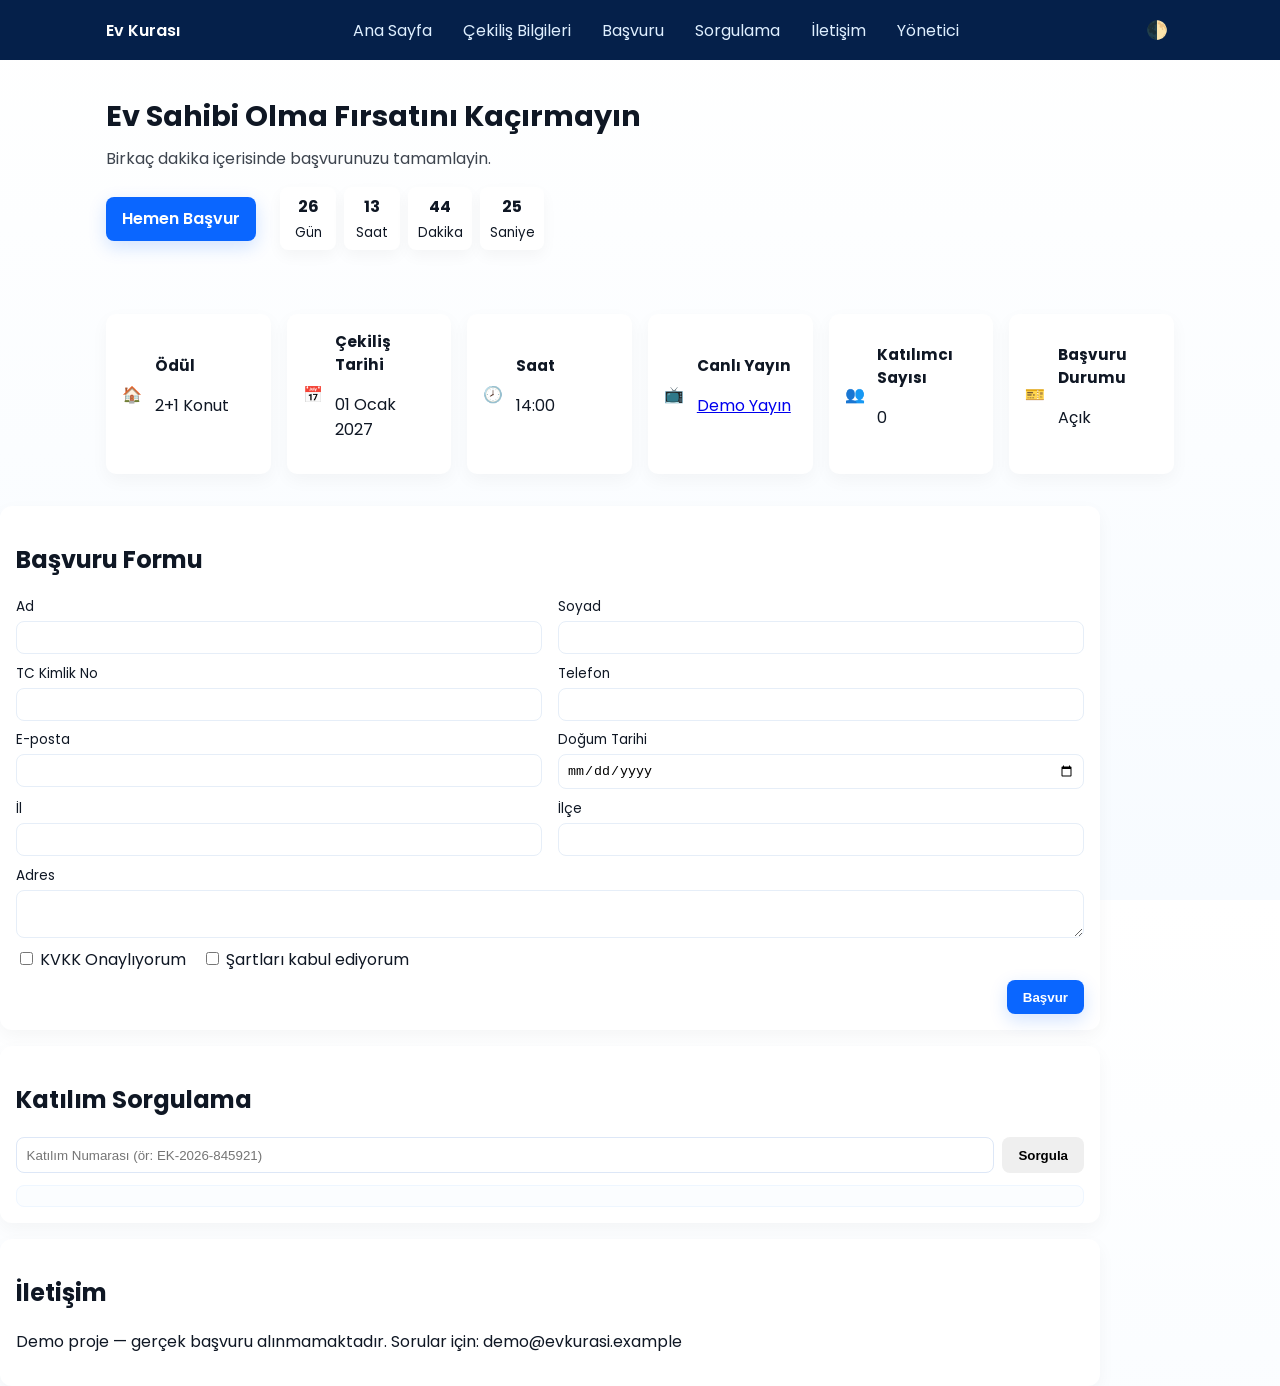
==== index.html @ 352a7db8 "Add project files: index, styles, script, admin, assets" ====
<!doctype html>
<html lang="tr">
<head>
  <meta charset="utf-8" />
  <meta name="viewport" content="width=device-width,initial-scale=1" />
  <title>Ev Kurası - Demo</title>
  <link href="https://fonts.googleapis.com/css2?family=Poppins:wght@300;400;600,700&display=swap" rel="stylesheet">
  <link rel="stylesheet" href="style.css">
</head>
<body>
  <header class="site-header">
    <div class="container header-inner">
      <div class="logo">
        <img src="assets/logo.png" alt="Ev Kurası Logo" onerror="this.style.display='none'">
        <span class="brand">Ev Kurası</span>
      </div>
      <nav class="nav">
        <a href="#hero">Ana Sayfa</a>
        <a href="#info">Çekiliş Bilgileri</a>
        <a href="#apply">Başvuru</a>
        <a href="#query">Sorgulama</a>
        <a href="#contact">İletişim</a>
        <a href="admin.html" class="admin-link">Yönetici</a>
      </nav>
      <button class="theme-toggle" id="themeToggle" aria-label="Karanlık mod">🌓</button>
      <button class="menu-toggle" id="menuToggle" aria-label="Menü">☰</button>
    </div>
  </header>

  <main>
    <section id="hero" class="hero container">
      <div class="hero-content">
        <h1>Ev Sahibi Olma Fırsatını Kaçırmayın</h1>
        <p>Birkaç dakika içerisinde başvurunuzu tamamlayin.</p>
        <div class="hero-cta">
          <a class="btn primary" id="applyNow">Hemen Başvur</a>
          <div class="countdown" id="countdown" aria-live="polite">
            <div><span id="cd-days">00</span><small>Gün</small></div>
            <div><span id="cd-hours">00</span><small>Saat</small></div>
            <div><span id="cd-mins">00</span><small>Dakika</small></div>
            <div><span id="cd-secs">00</span><small>Saniye</small></div>
          </div>
        </div>
      </div>
      <div class="hero-image">
        <img src="assets/hero.jpg" alt="Ev görseli" onerror="this.style.display='none'">
      </div>
    </section>

    <section id="info" class="container info-cards">
      <div class="card">🏠 <div><h4>Ödül</h4><p>2+1 Konut</p></div></div>
      <div class="card">📅 <div><h4>Çekiliş Tarihi</h4><p id="info-date">01 Ocak 2027</p></div></div>
      <div class="card">🕗 <div><h4>Saat</h4><p id="info-time">14:00</p></div></div>
      <div class="card">📺 <div><h4>Canlı Yayın</h4><p><a href="#" id="liveLink">Demo Yayın</a></p></div></div>
      <div class="card">👥 <div><h4>Katılımcı Sayısı</h4><p id="total-participants">0</p></div></div>
      <div class="card">🎫 <div><h4>Başvuru Durumu</h4><p id="apply-status">Açık</p></div></div>
    </section>

    <section id="apply" class="container apply-section">
      <h2>Başvuru Formu</h2>
      <form id="applyForm" class="apply-form" novalidate>
        <div class="row">
          <div class="field"><label>Ad</label><input name="name" required></div>
          <div class="field"><label>Soyad</label><input name="surname" required></div>
        </div>
        <div class="row">
          <div class="field"><label>TC Kimlik No</label><input name="tc" maxlength="11" required></div>
          <div class="field"><label>Telefon</label><input name="phone" required></div>
        </div>
        <div class="row">
          <div class="field"><label>E-posta</label><input name="email" type="email" required></div>
          <div class="field"><label>Doğum Tarihi</label><input name="dob" type="date" required></div>
        </div>
        <div class="row">
          <div class="field"><label>İl</label><input name="city" required></div>
          <div class="field"><label>İlçe</label><input name="district" required></div>
        </div>
        <div class="field"><label>Adres</label><textarea name="address" rows="2" required></textarea></div>

        <div class="row small">
          <label><input type="checkbox" name="kvkk" required> KVKK Onaylıyorum</label>
          <label><input type="checkbox" name="terms" required> Şartları kabul ediyorum</label>
        </div>

        <div class="form-actions">
          <button type="submit" class="btn primary">Başvur</button>
        </div>
      </form>
    </section>

    <section id="query" class="container query-section">
      <h2>Katılım Sorgulama</h2>
      <div class="query-box">
        <input id="queryInput" placeholder="Katılım Numarası (ör: EK-2026-845921)">
        <button id="queryBtn" class="btn">Sorgula</button>
      </div>
      <div id="queryResult" class="query-result" role="status" aria-live="polite"></div>
    </section>

    <section id="contact" class="container contact">
      <h2>İletişim</h2>
      <p>Demo proje — gerçek başvuru alınmamaktadır. Sorular için: demo@evkurasi.example</p>
    </section>
  </main>

  <!-- Başvuru Sonrası Modal -->
  <div id="confirmationModal" class="modal" aria-hidden="true">
    <div class="modal-content">
      <button class="modal-close" id="closeConfirm" aria-label="Kapat">✕</button>
      <h3>Başvuru Onaylandı</h3>
      <p id="conf-name">Ad Soyad</p>
      <p><strong>Tarih:</strong> <span id="conf-date"></span> <strong>Saat:</strong> <span id="conf-time"></span></p>
      <p><strong>Katılım Numarası:</strong> <span id="conf-code"></span></p>
      <img id="conf-qr" alt="QR Kod">
      <p><strong>Başvuru Durumu:</strong> <span id="conf-status">Beklemede</span></p>
      <div class="modal-actions">
        <button id="printBtn" class="btn">Yazdır</button>
        <button id="pdfBtn" class="btn">PDF İndir</button>
        <button id="closeBtn" class="btn secondary">Kapat</button>
      </div>
    </div>
  </div>

  <!-- Toast -->
  <div id="toast" class="toast" aria-live="polite"></div>

  <script type="module" src="script.js"></script>
</body>
</html>
---- style.css ----
:root{
  --navy:#05204a;
  --blue:#0a66ff;
  --muted:#f2f4f8;
  --text:#0f1724;
  --card:#ffffff;
  --accent:#007bff;
  --success:#2e7d32;
}
*{box-sizing:border-box}
html,body{height:100%;margin:0;font-family:'Poppins',system-ui,-apple-system,Segoe UI,Roboto,"Helvetica Neue",Arial; color:var(--text); background:linear-gradient(180deg,#fff,#f7fbff);}
.container{max-width:1100px;margin:0 auto;padding:1rem;}
.site-header{background:var(--navy);color:#fff;position:sticky;top:0;z-index:30}
.header-inner{display:flex;align-items:center;justify-content:space-between;padding:0.75rem 1rem;}
.logo{display:flex;align-items:center;gap:.5rem}
.logo img{height:36px}
.brand{font-weight:600}
.nav{display:flex;gap:0.75rem;align-items:center}
.nav a{color:#dfefff;text-decoration:none;padding:.35rem .6rem;border-radius:6px}
.nav a:hover{background:rgba(255,255,255,0.06)}
.menu-toggle{display:none;background:none;border:0;color:#fff;font-size:1.1rem}
.theme-toggle{background:none;border:0;color:#fff;font-size:1.1rem;margin-left:.5rem}

.hero{display:flex;gap:1.5rem;align-items:center;padding:2rem 1rem}
.hero-content{flex:1}
.hero h1{font-size:1.8rem;margin:.2rem 0 0.5rem}
.hero p{opacity:.8;margin:0 0 1rem}
.hero-cta{display:flex;align-items:center;gap:1rem}
.btn{display:inline-block;padding:.6rem 1rem;border-radius:8px;border:0;cursor:pointer;font-weight:600;text-decoration:none}
.btn.primary{background:var(--blue);color:#fff;box-shadow:0 6px 18px rgba(10,102,255,0.18);transition:transform .12s}
.btn.primary:hover{transform:translateY(-3px)}
.btn.secondary{background:transparent;border:1px solid #ddd}

.hero-image img{width:320px;border-radius:12px;box-shadow:0 12px 30px rgba(2,6,23,.08)}

.info-cards{display:grid;grid-template-columns:repeat(auto-fit,minmax(160px,1fr));gap:1rem;margin-top:1rem}
.card{background:var(--card);padding:1rem;border-radius:10px;display:flex;gap:.8rem;align-items:center;box-shadow:0 6px 18px rgba(2,6,23,.04)}
.card h4{margin:0;font-size:0.95rem}

.apply-section, .query-section, .contact{background:#fff;padding:1rem;border-radius:12px;margin:1rem 0;box-shadow:0 6px 18px rgba(2,6,23,.04)}
.apply-form .row{display:flex;gap:1rem}
.field{flex:1;display:flex;flex-direction:column;margin-bottom:.6rem}
.field label{font-size:.85rem;margin-bottom:.25rem}
.field input,.field textarea{padding:.5rem;border-radius:8px;border:1px solid #e6eef8}
.form-actions{display:flex;justify-content:flex-end;margin-top:.5rem}

.query-box{display:flex;gap:.5rem}
.query-box input{flex:1;padding:.6rem;border-radius:8px;border:1px solid #dde7f7}
.query-result{margin-top:.75rem;padding:.6rem;border-radius:8px;background:#fbfdff;border:1px solid #eef6ff}

.modal{position:fixed;inset:0;background:rgba(2,6,23,.45);display:none;align-items:center;justify-content:center;padding:1rem}
.modal[aria-hidden="false"]{display:flex}
.modal-content{background:#fff;border-radius:12px;padding:1rem;max-width:420px;width:100%;position:relative;animation:slideUp .3s ease}
.modal-close{position:absolute;top:.5rem;right:.6rem;border:0;background:none;font-size:1.1rem;cursor:pointer}

.toast{position:fixed;right:1rem;bottom:1rem;background:var(--navy);color:#fff;padding:.6rem 1rem;border-radius:8px;display:none}
.toast.show{display:block;animation:fadeIn .3s}

.countdown{display:flex;gap:.5rem;margin-left:.5rem}
.countdown div{background:var(--card);padding:.4rem .6rem;border-radius:8px;text-align:center;min-width:56px;box-shadow:0 6px 15px rgba(2,6,23,.04)}
.countdown span{font-weight:700;font-size:1rem;display:block}

@keyframes slideUp{from{transform:translateY(8px);opacity:0}to{transform:none;opacity:1}}
@keyframes fadeIn{from{opacity:0}to{opacity:1}}

@media (max-width:800px){
  .hero{flex-direction:column;text-align:center}
  .hero-image img{width:100%}
  .nav{display:none}
  .menu-toggle{display:block}
  .header-inner{gap:.5rem}
  .apply-form .row{flex-direction:column}
}
.dark{background:#071226;color:#d7e9ff}
.dark .site-header{background:#021025}
.dark .card,.dark .apply-section,.dark .query-section{background:#062033;color:#cfe9ff}
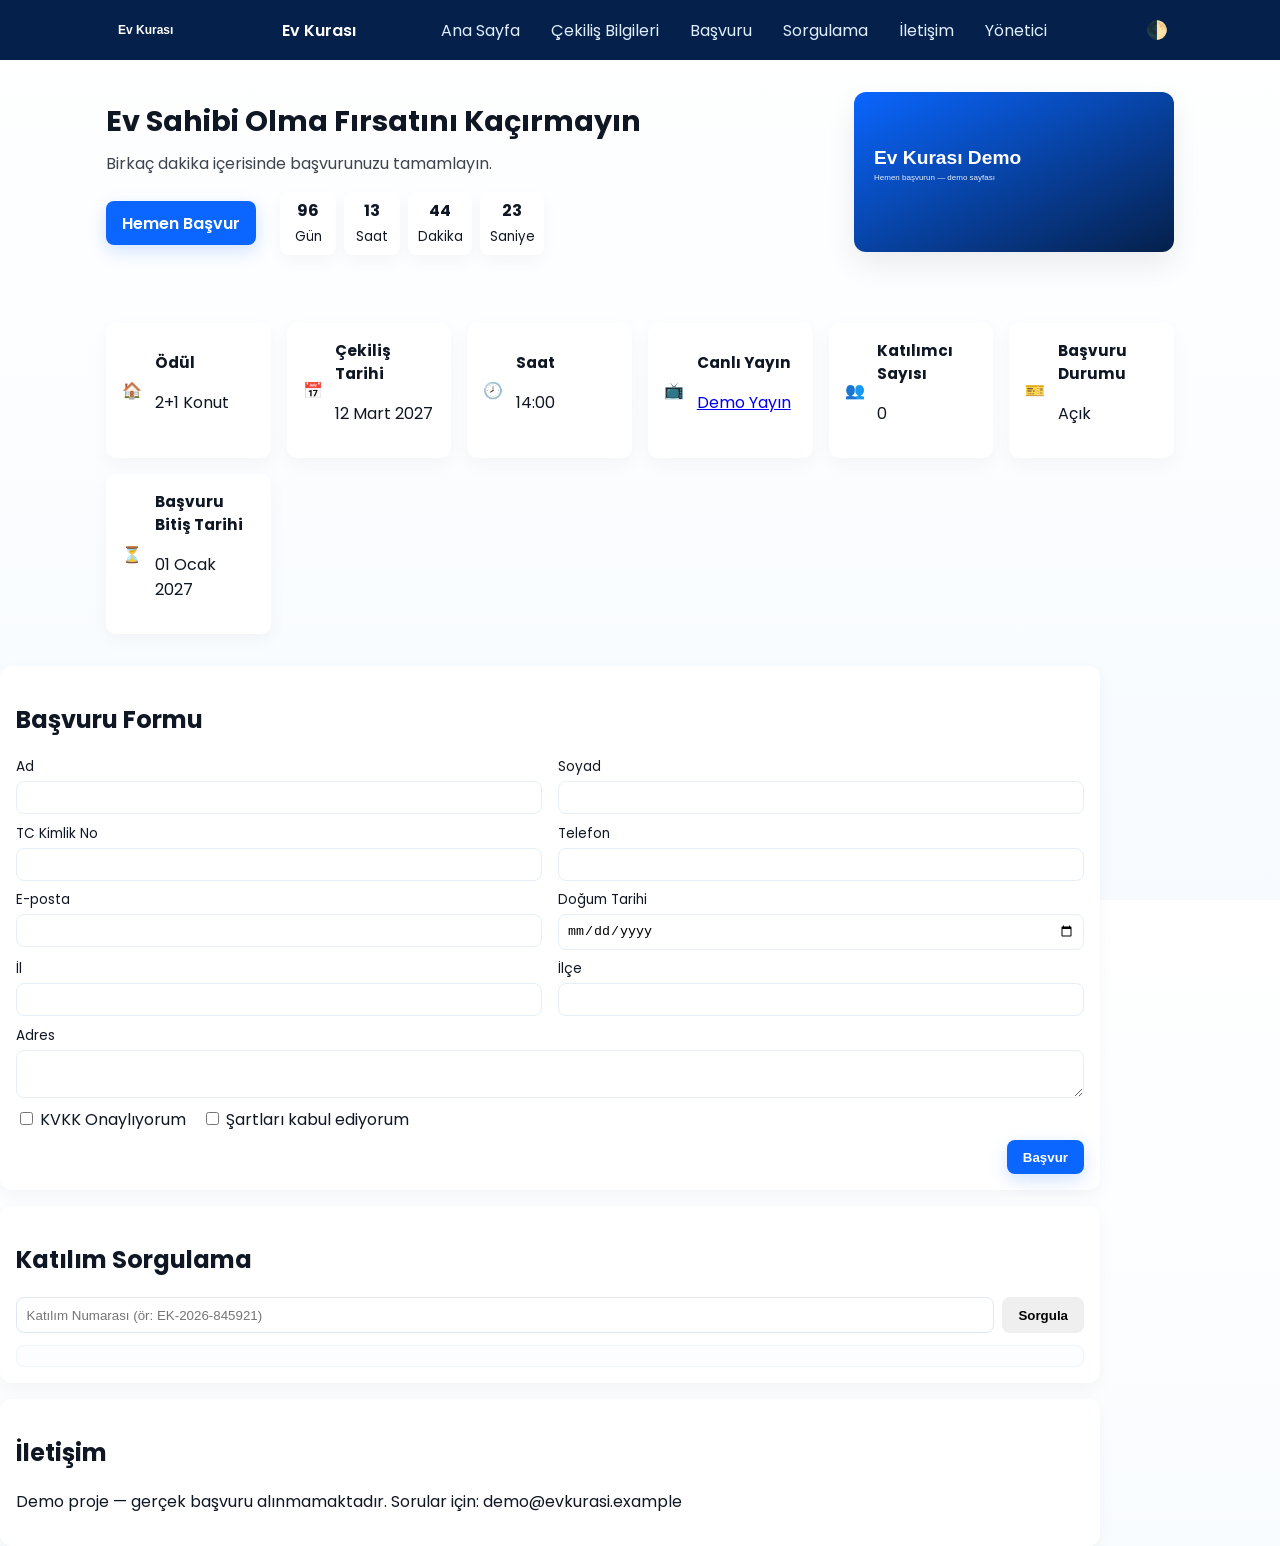
==== commit 6da91d6e: "Update: set draw date to 12-03-2027, application deadline 01-01-2027, add placeholders" ====
--- a/index.html
+++ b/index.html
@@ -11,7 +11,7 @@
   <header class="site-header">
     <div class="container header-inner">
       <div class="logo">
-        <img src="assets/logo.png" alt="Ev Kurası Logo" onerror="this.style.display='none'">
+        <img src="assets/logo.svg" alt="Ev Kurası Logo">
         <span class="brand">Ev Kurası</span>
       </div>
       <nav class="nav">
@@ -31,7 +31,7 @@
     <section id="hero" class="hero container">
       <div class="hero-content">
         <h1>Ev Sahibi Olma Fırsatını Kaçırmayın</h1>
-        <p>Birkaç dakika içerisinde başvurunuzu tamamlayin.</p>
+        <p>Birkaç dakika içerisinde başvurunuzu tamamlayın.</p>
         <div class="hero-cta">
           <a class="btn primary" id="applyNow">Hemen Başvur</a>
           <div class="countdown" id="countdown" aria-live="polite">
@@ -43,17 +43,18 @@
         </div>
       </div>
       <div class="hero-image">
-        <img src="assets/hero.jpg" alt="Ev görseli" onerror="this.style.display='none'">
+        <img src="assets/hero.svg" alt="Ev görseli">
       </div>
     </section>
 
     <section id="info" class="container info-cards">
       <div class="card">🏠 <div><h4>Ödül</h4><p>2+1 Konut</p></div></div>
-      <div class="card">📅 <div><h4>Çekiliş Tarihi</h4><p id="info-date">01 Ocak 2027</p></div></div>
+      <div class="card">📅 <div><h4>Çekiliş Tarihi</h4><p id="info-date">12 Mart 2027</p></div></div>
       <div class="card">🕗 <div><h4>Saat</h4><p id="info-time">14:00</p></div></div>
       <div class="card">📺 <div><h4>Canlı Yayın</h4><p><a href="#" id="liveLink">Demo Yayın</a></p></div></div>
       <div class="card">👥 <div><h4>Katılımcı Sayısı</h4><p id="total-participants">0</p></div></div>
       <div class="card">🎫 <div><h4>Başvuru Durumu</h4><p id="apply-status">Açık</p></div></div>
+      <div class="card">⏳ <div><h4>Başvuru Bitiş Tarihi</h4><p id="info-deadline">01 Ocak 2027</p></div></div>
     </section>
 
     <section id="apply" class="container apply-section">
